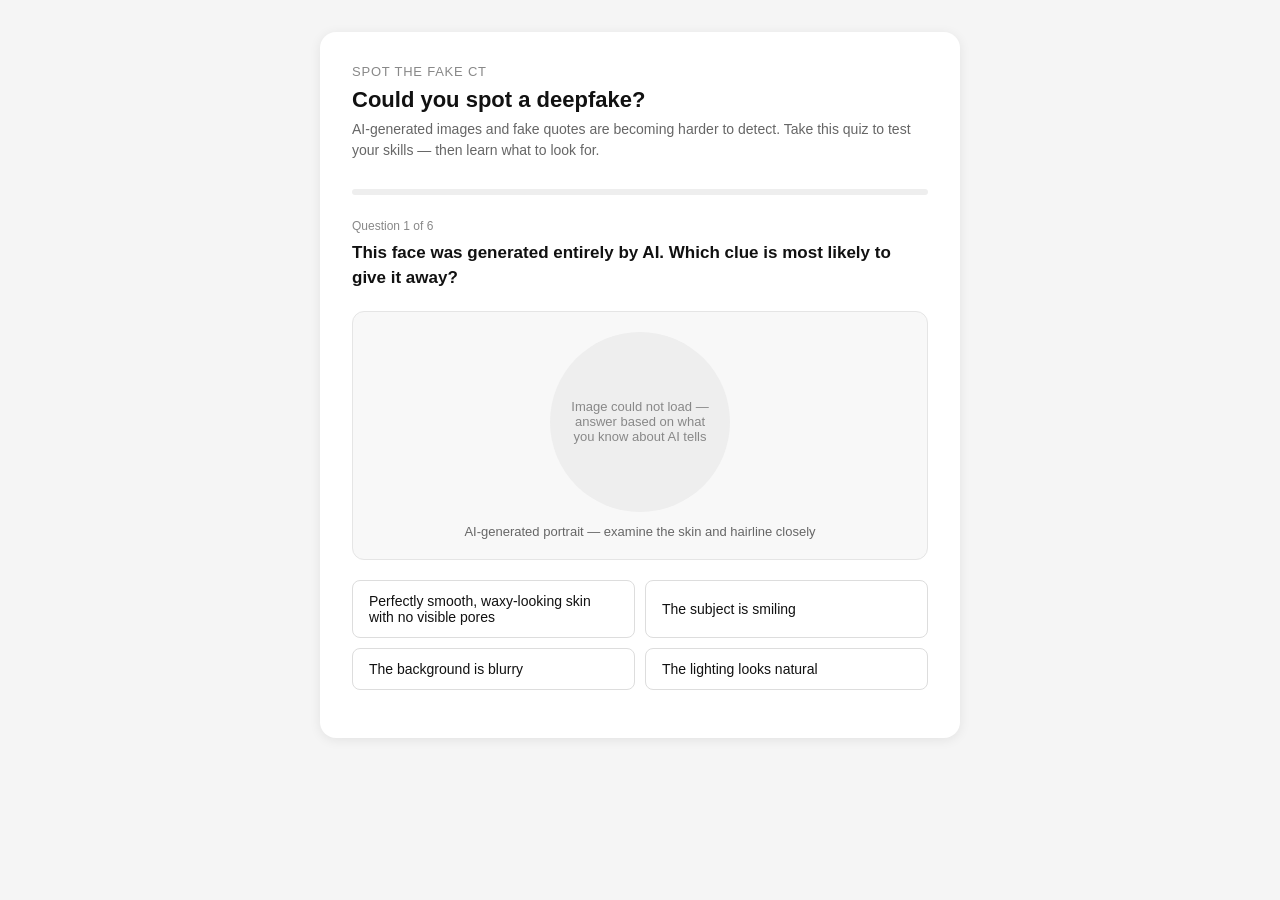
==== index.html @ f31a23c4 "working?" ====
<!DOCTYPE html>
<html lang="en">
<head>
<meta charset="UTF-8">
<meta name="viewport" content="width=device-width, initial-scale=1.0">
<title>Spot the Fake — CT Deepfake Quiz</title>
<link rel="stylesheet" href="styles.css">
</head>
<body>
<div class="container">
  <div class="site-title">Spot the Fake CT</div>
  <h1>Could you spot a deepfake?</h1>
  <p class="subtitle">AI-generated images and fake quotes are becoming harder to detect. Take this quiz to test your skills — then learn what to look for.</p>
  <div id="quiz-area"></div>
</div>

<script>
const images = [
  { url: "https://drive.google.com/uc?export=view&id=1uFwKkFohDWmwOj3KNoVSXVC7B83Loaa6", label: "AI-generated portrait — examine the skin and hairline closely" },
  { url: "https://drive.google.com/uc?export=view&id=1GMtOaD8f2H41buVWa6Xix0mhihzfmh0-", label: "AI-generated portrait — look at the edges of the face and hair" },
  { url: "https://drive.google.com/uc?export=view&id=1AJURjVrjFxi5kOaS4NDzrGGqrrGaajcj", label: "AI-generated portrait — pay attention to the background details" }
];

const questions = [
  {
    type: "image", imgIndex: 0,
    prompt: "This face was generated entirely by AI. Which clue is most likely to give it away?",
    choices: ["Perfectly smooth, waxy-looking skin with no visible pores", "The subject is smiling", "The background is blurry", "The lighting looks natural"],
    correct: 0,
    feedback: "AI-generated faces often have unnaturally smooth skin with no visible pores or blemishes. Real human skin has texture, imperfections, and variation — AI struggles to replicate this convincingly."
  },
  {
    type: "headline",
    prompt: "One of these headlines is AI-generated fake news. Which one?",
    headlines: [
      { source: "CT Mirror", text: "Connecticut Senate passes AI bill criminalizing deepfake revenge porn in 24-12 vote" },
      { source: "Hartford Courant", text: "Gov. Lamont signs executive order banning all social media platforms from Connecticut schools" }
    ],
    choices: ["CT Mirror headline", "Hartford Courant headline"],
    correct: 1,
    feedback: "The CT Mirror headline is real — Connecticut's Senate did pass that AI bill in 2024. The Courant headline is fabricated. Notice the sweeping language ('all social media', 'banning') — a common pattern in AI-generated political fake news."
  },
  {
    type: "image", imgIndex: 1,
    prompt: "AI image generators frequently fail at a specific part of the face. What should you examine here?",
    choices: ["The ears look too small", "Hair strands blend unnaturally into the background or skin", "The eyes are too far apart", "The face is too symmetrical"],
    correct: 1,
    feedback: "AI generators frequently struggle with hair — especially where it meets skin or a background. Strands may blur, merge, or disappear entirely. This is one of the most reliable tells in AI-generated portraits."
  },
  {
    type: "headline",
    prompt: "Which of these quotes is AI-fabricated?",
    headlines: [
      { source: "CT Senate debate, 2024", text: "Sen. Saud Anwar (South Windsor): 'Not doing a bill on AI would be malpractice on the part of the legislative body.'" },
      { source: "Hartford Courant", text: "Gov. Lamont: 'Connecticut will lead the nation in AI regulation — we have a moral obligation to act first and act boldly.'" }
    ],
    choices: ["Sen. Anwar quote", "Gov. Lamont quote"],
    correct: 1,
    feedback: "Sen. Anwar's quote is real and on record from the 2024 CT Senate AI debate. The Lamont quote is fabricated — in reality Lamont repeatedly opposed aggressive AI regulation. AI fakes often use confident, sweeping language that sounds plausible but doesn't match a person's actual record."
  },
  {
    type: "image", imgIndex: 2,
    prompt: "All images in this quiz were AI-generated. What is the most common tell in AI background details?",
    choices: ["Backgrounds are always black", "Background details become warped, blurry, or structurally impossible", "Backgrounds are too colorful", "Backgrounds always show outdoor scenes"],
    correct: 1,
    feedback: "AI struggles with structural coherence in backgrounds — walls may warp, objects repeat strangely, or architecture becomes impossible. When something in the background looks off without a clear reason, that's a strong signal the image may be AI-generated."
  },
  {
    type: "headline",
    prompt: "A reporter shared this story on social media. Is it real or AI-generated?",
    headlines: [
      { source: "Cody Enterprise, Wyoming, 2024", text: "Governor's office: 'We have no record of that statement — it was never made.'" }
    ],
    choices: ["Real published denial", "AI-generated fake content"],
    correct: 0,
    feedback: "This is real. After reporter Aaron Pelczar used AI to fabricate a quote from Wyoming's governor in 2024, the governor's office issued exactly this denial after a competing journalist called to verify. The fake AI quote had passed through multiple human editors undetected — illustrating how convincing AI-generated content has become."
  }
];

let current = 0, score = 0, answered = false;

function render() {
  const q = questions[current];
  const pct = (current / questions.length) * 100;
  let html = `
    <div class="progress-bg"><div class="progress-fill" style="width:${pct}%"></div></div>
    <div class="q-label">Question ${current + 1} of ${questions.length}</div>
    <div class="q-text">${q.prompt}</div>
  `;
  if (q.type === "image") {
    const img = images[q.imgIndex];
    html += `<div class="image-box">
      <img src="${img.url}" alt="AI generated portrait" onerror="this.style.display='none';this.nextElementSibling.style.display='flex'"/>
      <div class="img-error" style="display:none">Image could not load — answer based on what you know about AI tells</div>
      <div class="img-label">${img.label}</div>
    </div>`;
  } else {
    html += `<div class="headline-box">`;
    q.headlines.forEach(h => {
      html += `<div><div class="headline-source">${h.source}</div><div class="headline-main">"${h.text}"</div></div>`;
    });
    html += `</div>`;
  }
  html += `<div class="choice-grid">`;
  q.choices.forEach((c, i) => {
    html += `<button class="choice-btn" onclick="pick(${i})">${c}</button>`;
  });
  html += `</div><div id="fb"></div>`;
  document.getElementById('quiz-area').innerHTML = html;
}

function pick(i) {
  if (answered) return;
  answered = true;
  const q = questions[current];
  document.querySelectorAll('.choice-btn').forEach((b, idx) => {
    b.onclick = null;
    if (idx === q.correct) b.className = 'choice-btn reveal';
    if (idx === i && i !== q.correct) b.className = 'choice-btn wrong';
    if (idx === i && i === q.correct) b.className = 'choice-btn correct';
  });
  if (i === q.correct) score++;
  document.getElementById('fb').innerHTML = `
    <div class="feedback ${i === q.correct ? 'correct' : 'wrong'}">
      <strong>${i === q.correct ? 'Correct.' : 'Not quite.'}</strong> ${q.feedback}
    </div>
    <button class="next-btn" onclick="next()">${current < questions.length - 1 ? 'Next question' : 'See results'}</button>
  `;
}

function next() {
  current++; answered = false;
  if (current < questions.length) render(); else results();
}

function results() {
  const p = Math.round((score / questions.length) * 100);
  let v, s;
  if (p >= 80) { v = "Strong result — but don't get overconfident."; s = "You spotted most of the fakes. But deepfake technology improves daily, and even trained experts are regularly fooled. The tells you learned today may not apply to next year's models."; }
  else if (p >= 50) { v = "About average — and that's the problem."; s = "Most Connecticut residents score similarly. When roughly half of AI-generated content fools us, that's not a personal failure — it's a systemic crisis that requires regulatory solutions, not just individual vigilance."; }
  else { v = "Difficult, right? That's exactly the point."; s = "You're not alone. Deepfakes are designed to be indistinguishable from reality. The difficulty you experienced is why researchers, journalists, and lawmakers argue that individual detection alone is not enough."; }

  document.getElementById('quiz-area').innerHTML = `
    <div class="score-screen">
      <div class="score-num">${score}/${questions.length}</div>
      <div class="score-label">You scored ${p}%</div>
      <div class="verdict">${v}</div>
      <div class="verdict-sub">${s}</div>
    </div>
    <div class="signs-section">
      <div class="signs-title">Warning signs to look for in AI-generated content</div>
      <div class="sign-item"><div class="sign-dot"></div><div class="sign-text"><strong>Skin:</strong> unnaturally smooth, waxy, or pore-free texture</div></div>
      <div class="sign-item"><div class="sign-dot"></div><div class="sign-text"><strong>Hair:</strong> strands that blur, merge, or disappear at the edges</div></div>
      <div class="sign-item"><div class="sign-dot"></div><div class="sign-text"><strong>Hands:</strong> wrong number of fingers, fused joints, or impossible bends</div></div>
      <div class="sign-item"><div class="sign-dot"></div><div class="sign-text"><strong>Eyes:</strong> reflections that don't match, or a glassy unfocused look</div></div>
      <div class="sign-item"><div class="sign-dot"></div><div class="sign-text"><strong>Background:</strong> warped structures, repeated objects, or impossible architecture</div></div>
      <div class="sign-item"><div class="sign-dot"></div><div class="sign-text"><strong>Language:</strong> AI fake quotes often sound sweeping, confident, and too perfectly phrased</div></div>
      <div class="sign-item"><div class="sign-dot"></div><div class="sign-text"><strong>Source:</strong> always verify quotes and claims with a second source before sharing</div></div>
    </div>
    <div class="reg-box">
      Connecticut passed a law in 2025 criminalizing deepfake revenge porn — but broader regulation of AI-generated political content and fake news remains unresolved. State Sen. Saud Anwar of South Windsor warned that failing to act on AI would be "malpractice." As deepfakes become more convincing, the question is no longer whether individuals can spot them — it's whether our laws can keep up.
    </div>
    <div style="text-align:center"><button class="restart-btn" onclick="restart()">Try again</button></div>
  `;
}

function restart() { current = 0; score = 0; answered = false; render(); }
render();
</script>
</body>
</html>
---- styles.css ----
* {
  box-sizing: border-box;
  margin: 0;
  padding: 0;
}

body {
  font-family: -apple-system, BlinkMacSystemFont, 'Segoe UI', sans-serif;
  background: #f5f5f5;
  min-height: 100vh;
  display: flex;
  align-items: flex-start;
  justify-content: center;
  padding: 2rem 1rem;
}

.container {
  background: #fff;
  border-radius: 16px;
  padding: 2rem;
  max-width: 640px;
  width: 100%;
  box-shadow: 0 2px 12px rgba(0,0,0,0.08);
}

.site-title {
  font-size: 13px;
  color: #888;
  margin-bottom: 0.5rem;
  text-transform: uppercase;
  letter-spacing: 0.06em;
}

h1 {
  font-size: 22px;
  font-weight: 600;
  color: #111;
  margin-bottom: 0.4rem;
}

.subtitle {
  font-size: 14px;
  color: #666;
  margin-bottom: 1.75rem;
  line-height: 1.5;
}

.progress-bg {
  background: #eee;
  border-radius: 4px;
  height: 6px;
  margin-bottom: 1.5rem;
}

.progress-fill {
  background: #2563eb;
  height: 6px;
  border-radius: 4px;
  transition: width 0.4s;
}

.q-label {
  font-size: 12px;
  color: #888;
  margin-bottom: 0.4rem;
}

.q-text {
  font-size: 17px;
  font-weight: 600;
  color: #111;
  margin-bottom: 1.25rem;
  line-height: 1.5;
}

.image-box {
  background: #f8f8f8;
  border: 1px solid #e5e5e5;
  border-radius: 12px;
  padding: 1.25rem;
  margin-bottom: 1.25rem;
  text-align: center;
}

.image-box img {
  width: 180px;
  height: 180px;
  object-fit: cover;
  border-radius: 50%;
  border: 1px solid #ddd;
  display: block;
  margin: 0 auto;
}

.img-error {
  width: 180px;
  height: 180px;
  border-radius: 50%;
  background: #eee;
  display: flex;
  align-items: center;
  justify-content: center;
  margin: 0 auto;
  font-size: 13px;
  color: #888;
  text-align: center;
  padding: 1rem;
}

.img-label {
  font-size: 13px;
  color: #666;
  margin-top: 0.75rem;
}

.headline-box {
  background: #fff;
  border: 1px solid #e5e5e5;
  border-radius: 10px;
  padding: 1rem 1.25rem;
  margin-bottom: 1.25rem;
}

.headline-source {
  font-size: 11px;
  color: #aaa;
  margin-bottom: 0.3rem;
  text-transform: uppercase;
  letter-spacing: 0.05em;
}

.headline-main {
  font-size: 15px;
  font-weight: 600;
  color: #111;
  line-height: 1.4;
  margin-bottom: 0.75rem;
}

.choice-grid {
  display: grid;
  grid-template-columns: 1fr 1fr;
  gap: 10px;
  margin-bottom: 1rem;
}

.choice-btn {
  background: #fff;
  border: 1px solid #ddd;
  border-radius: 8px;
  padding: 0.75rem 1rem;
  font-size: 14px;
  color: #111;
  cursor: pointer;
  text-align: left;
  transition: background 0.15s;
  font-family: inherit;
}

.choice-btn:hover {
  background: #f5f5f5;
}

.choice-btn.correct {
  border-color: #16a34a;
  background: #f0fdf4;
  color: #15803d;
}

.choice-btn.wrong {
  border-color: #dc2626;
  background: #fef2f2;
  color: #b91c1c;
}

.choice-btn.reveal {
  border-color: #16a34a;
  background: #f0fdf4;
  color: #15803d;
}

.feedback {
  border-radius: 8px;
  padding: 0.75rem 1rem;
  font-size: 14px;
  margin-bottom: 1rem;
  line-height: 1.6;
}

.feedback.correct {
  background: #f0fdf4;
  color: #15803d;
  border: 1px solid #bbf7d0;
}

.feedback.wrong {
  background: #fef2f2;
  color: #b91c1c;
  border: 1px solid #fecaca;
}

.next-btn {
  background: #fff;
  border: 1px solid #ddd;
  border-radius: 8px;
  padding: 0.6rem 1.25rem;
  font-size: 14px;
  color: #111;
  cursor: pointer;
  font-family: inherit;
}

.next-btn:hover {
  background: #f5f5f5;
}

.score-screen {
  text-align: center;
  padding: 1.5rem 0;
}

.score-num {
  font-size: 52px;
  font-weight: 700;
  color: #111;
}

.score-label {
  font-size: 15px;
  color: #666;
  margin-bottom: 1.5rem;
}

.verdict {
  font-size: 18px;
  font-weight: 600;
  color: #111;
  margin-bottom: 0.75rem;
}

.verdict-sub {
  font-size: 14px;
  color: #555;
  line-height: 1.6;
  margin-bottom: 2rem;
  max-width: 480px;
  margin-left: auto;
  margin-right: auto;
}

.signs-section {
  text-align: left;
  background: #f8f8f8;
  border-radius: 12px;
  padding: 1.25rem;
  margin-bottom: 1.5rem;
}

.signs-title {
  font-size: 15px;
  font-weight: 600;
  color: #111;
  margin-bottom: 0.75rem;
}

.sign-item {
  display: flex;
  gap: 10px;
  margin-bottom: 0.6rem;
  align-items: flex-start;
}

.sign-dot {
  width: 8px;
  height: 8px;
  border-radius: 50%;
  background: #2563eb;
  margin-top: 6px;
  flex-shrink: 0;
}

.sign-text {
  font-size: 14px;
  color: #444;
  line-height: 1.5;
}

.reg-box {
  background: #fffbeb;
  border: 1px solid #fde68a;
  border-radius: 10px;
  padding: 1rem 1.25rem;
  font-size: 14px;
  color: #92400e;
  line-height: 1.6;
  margin-bottom: 1.5rem;
  text-align: left;
}

.restart-btn {
  background: #fff;
  border: 1px solid #ddd;
  border-radius: 8px;
  padding: 0.6rem 1.5rem;
  font-size: 14px;
  color: #111;
  cursor: pointer;
  font-family: inherit;
}

.restart-btn:hover {
  background: #f5f5f5;
}

@media (max-width: 480px) {
  .choice-grid {
    grid-template-columns: 1fr;
  }
}
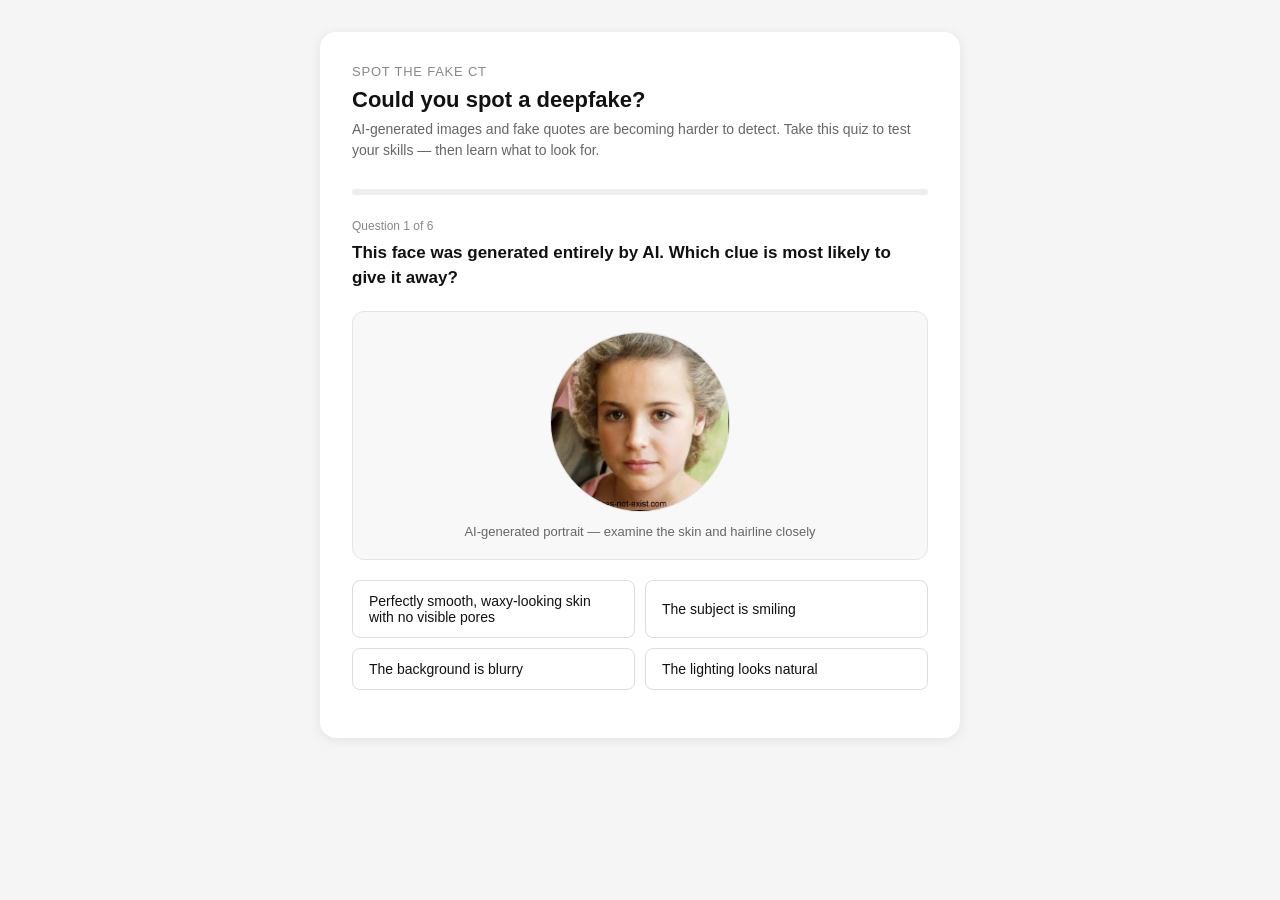
==== commit 66603a58: "now working on local host" ====
--- a/index.html
+++ b/index.html
@@ -16,9 +16,9 @@
 
 <script>
 const images = [
-  { url: "https://drive.google.com/uc?export=view&id=1uFwKkFohDWmwOj3KNoVSXVC7B83Loaa6", label: "AI-generated portrait — examine the skin and hairline closely" },
-  { url: "https://drive.google.com/uc?export=view&id=1GMtOaD8f2H41buVWa6Xix0mhihzfmh0-", label: "AI-generated portrait — look at the edges of the face and hair" },
-  { url: "https://drive.google.com/uc?export=view&id=1AJURjVrjFxi5kOaS4NDzrGGqrrGaajcj", label: "AI-generated portrait — pay attention to the background details" }
+  { url: "image1.png", label: "AI-generated portrait — examine the skin and hairline closely" },
+  { url: "image2.png", label: "AI-generated portrait — look at the edges of the face and hair" },
+  { url: "image3.png", label: "AI-generated portrait — pay attention to the background details" }
 ];
 
 const questions = [
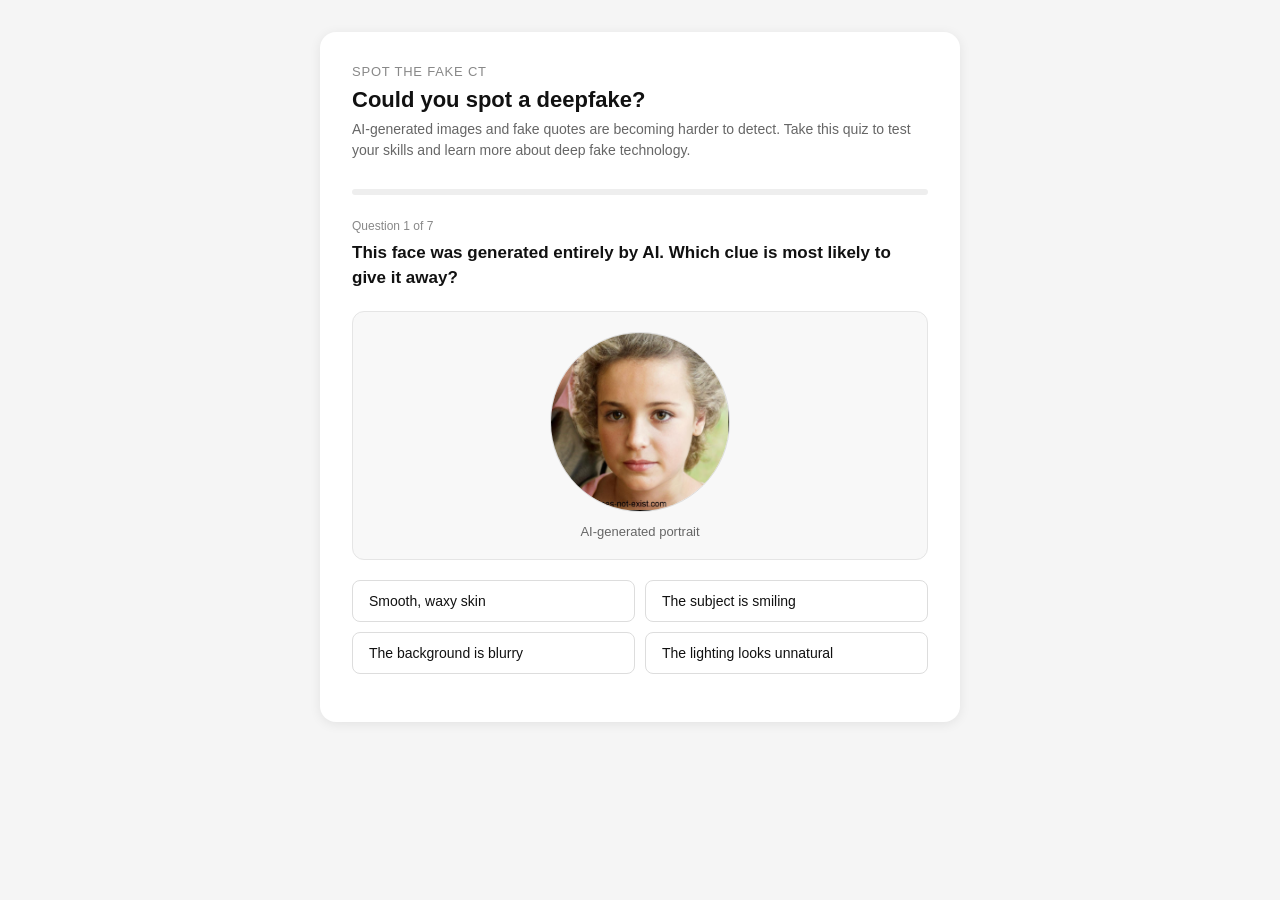
==== commit f49e2000: "added replay mode" ====
--- a/index.html
+++ b/index.html
@@ -3,31 +3,31 @@
 <head>
 <meta charset="UTF-8">
 <meta name="viewport" content="width=device-width, initial-scale=1.0">
-<title>Spot the Fake — CT Deepfake Quiz</title>
+<title>Spot the Fake, CT Deepfake Quiz</title>
 <link rel="stylesheet" href="styles.css">
 </head>
 <body>
 <div class="container">
   <div class="site-title">Spot the Fake CT</div>
   <h1>Could you spot a deepfake?</h1>
-  <p class="subtitle">AI-generated images and fake quotes are becoming harder to detect. Take this quiz to test your skills — then learn what to look for.</p>
+  <p class="subtitle">AI-generated images and fake quotes are becoming harder to detect. Take this quiz to test your skills and learn more about deep fake technology.</p>
   <div id="quiz-area"></div>
 </div>
 
 <script>
 const images = [
-  { url: "image1.png", label: "AI-generated portrait — examine the skin and hairline closely" },
-  { url: "image2.png", label: "AI-generated portrait — look at the edges of the face and hair" },
-  { url: "image3.png", label: "AI-generated portrait — pay attention to the background details" }
+  { url: "image1.png", label: "AI-generated portrait" },
+  { url: "image2.png", label: "AI-generated portrait" },
+  { url: "image3.png", label: "AI-generated portrait" }
 ];
 
 const questions = [
   {
     type: "image", imgIndex: 0,
     prompt: "This face was generated entirely by AI. Which clue is most likely to give it away?",
-    choices: ["Perfectly smooth, waxy-looking skin with no visible pores", "The subject is smiling", "The background is blurry", "The lighting looks natural"],
+    choices: ["Smooth, waxy skin", "The subject is smiling", "The background is blurry", "The lighting looks unnatural"],
     correct: 0,
-    feedback: "AI-generated faces often have unnaturally smooth skin with no visible pores or blemishes. Real human skin has texture, imperfections, and variation — AI struggles to replicate this convincingly."
+    feedback: "AI-generated faces often have unnaturally smooth skin without any blemishes. Real human skin has texture, imperfections, and variation, AI tends to struggle with these slight variations making it a striking tell."
   },
   {
     type: "headline",
@@ -38,14 +38,14 @@
     ],
     choices: ["CT Mirror headline", "Hartford Courant headline"],
     correct: 1,
-    feedback: "The CT Mirror headline is real — Connecticut's Senate did pass that AI bill in 2024. The Courant headline is fabricated. Notice the sweeping language ('all social media', 'banning') — a common pattern in AI-generated political fake news."
+    feedback: "The CT Mirror headline is real, Connecticut's Senate did pass that AI bill in 2024. The Courant headline is fake, the tell for this being the sweeping language used."
   },
   {
     type: "image", imgIndex: 1,
-    prompt: "AI image generators frequently fail at a specific part of the face. What should you examine here?",
-    choices: ["The ears look too small", "Hair strands blend unnaturally into the background or skin", "The eyes are too far apart", "The face is too symmetrical"],
-    correct: 1,
-    feedback: "AI generators frequently struggle with hair — especially where it meets skin or a background. Strands may blur, merge, or disappear entirely. This is one of the most reliable tells in AI-generated portraits."
+    prompt: "AI image generators frequently fail at a specific part of the face, which part gives it away?",
+    choices: ["The ears look too small", "Hair strands blend unnaturally", "The eyes are too far apart", "The face is too symmetrical"],
+    correct: 1,
+    feedback: "AI generators tend to have trouble with hair with hair typically blending into the background or into the skin."
   },
   {
     type: "headline",
@@ -56,14 +56,14 @@
     ],
     choices: ["Sen. Anwar quote", "Gov. Lamont quote"],
     correct: 1,
-    feedback: "Sen. Anwar's quote is real and on record from the 2024 CT Senate AI debate. The Lamont quote is fabricated — in reality Lamont repeatedly opposed aggressive AI regulation. AI fakes often use confident, sweeping language that sounds plausible but doesn't match a person's actual record."
+    feedback: "Sen. Anwar's quote is real and on record from the 2024 CT Senate AI debate. The Lamont quote is fabricated. The tells here are once again the sweeping language and if searched there is no record of the quote anywhere."
   },
   {
     type: "image", imgIndex: 2,
     prompt: "All images in this quiz were AI-generated. What is the most common tell in AI background details?",
-    choices: ["Backgrounds are always black", "Background details become warped, blurry, or structurally impossible", "Backgrounds are too colorful", "Backgrounds always show outdoor scenes"],
-    correct: 1,
-    feedback: "AI struggles with structural coherence in backgrounds — walls may warp, objects repeat strangely, or architecture becomes impossible. When something in the background looks off without a clear reason, that's a strong signal the image may be AI-generated."
+    choices: ["Backgrounds are always black", "Background details become warped", "Backgrounds are too colorful", "Backgrounds always show outdoor scenes"],
+    correct: 1,
+    feedback: "AI struggles with background structure details may become warped and make no logical sense."
   },
   {
     type: "headline",
@@ -73,11 +73,141 @@
     ],
     choices: ["Real published denial", "AI-generated fake content"],
     correct: 0,
-    feedback: "This is real. After reporter Aaron Pelczar used AI to fabricate a quote from Wyoming's governor in 2024, the governor's office issued exactly this denial after a competing journalist called to verify. The fake AI quote had passed through multiple human editors undetected — illustrating how convincing AI-generated content has become."
+    feedback: "This is real. After reporter Aaron Pelczar used AI to fabricate a quote from Wyoming's governor in 2024. This went completly unnoticed until a competing journalist called the office to check with the governor."
+  },
+  {
+  type: "audio",
+  prompt: "Listen to the first 5 seconds of this clip. Is this Joe Biden's real voice, or an AI voice clone?",
+  audioUrl: "https://www.youtube.com/embed/j-8kSh-Q9Mc",
+  choices: ["Real voice", "AI voice clone"],
+  correct: 1,
+  feedback: "This is the 2024 Biden robo call that fooled many voters in New Hampshire.."
+},
+];
+
+
+let current = 0, score = 0, answered = false;
+
+const replayQuestions = [
+  {
+    prompt: "One of these three images is a real photograph. The other two are AI-generated. Which is real?",
+    images: [
+      { url: "image4.png", label: "Image A" },
+      { url: "real1.png", label: "Image B" },
+      { url: "image6.png", label: "Image C" }
+    ],
+    correct: 1,
+    feedback: "Image B is the real photograph."
+  },
+  {
+    prompt: "One of these three images is a real photograph. The other two are AI-generated. Which is real?",
+    images: [
+      { url: "image9.png", label: "Image A" },
+      { url: "image10.png", label: "Image B" },
+      { url: "real2.png", label: "Image C" }
+    ],
+    correct: 2,
+    feedback: "Image C is the real photograph."
+  },
+  {
+    prompt: "One of these three images is a real photograph. The other two are AI-generated. Which is real?",
+    images: [
+      { url: "real3.png", label: "Image A" },
+      { url: "image11.png", label: "Image B" },
+      { url: "image1.png", label: "Image C" }
+    ],
+    correct: 0,
+    feedback: "Image A is the AI photo."
   }
 ];
 
-let current = 0, score = 0, answered = false;
+let replayMode = false;
+let replayCurrent = 0;
+let replayScore = 0;
+let replayAnswered = false;
+
+function startReplay() {
+  replayMode = true;
+  replayCurrent = 0;
+  replayScore = 0;
+  replayAnswered = false;
+  renderReplay();
+}
+
+function renderReplay() {
+  const q = replayQuestions[replayCurrent];
+  const pct = (replayCurrent / replayQuestions.length) * 100;
+  let html = `
+    <div class="progress-bg"><div class="progress-fill" style="width:${pct}%"></div></div>
+    <div class="q-label">Replay Mode — Round ${replayCurrent + 1} of ${replayQuestions.length}</div>
+    <div class="q-text">${q.prompt}</div>
+    <div class="replay-image-grid">
+  `;
+  q.images.forEach((img, i) => {
+    html += `
+      <div class="replay-img-card" id="rcard-${i}">
+        <img src="${img.url}" alt="${img.label}" onerror="this.style.display='none'"/>
+        <div class="replay-img-label">${img.label}</div>
+        <button class="replay-pick-btn" onclick="replayPick(${i})">This one</button>
+      </div>
+    `;
+  });
+  html += `</div><div id="rfb"></div>`;
+  document.getElementById('quiz-area').innerHTML = html;
+}
+
+function replayPick(i) {
+  if (replayAnswered) return;
+  replayAnswered = true;
+  const q = replayQuestions[replayCurrent];
+  const correct = i === q.correct;
+  if (correct) replayScore++;
+
+  q.images.forEach((_, idx) => {
+    const card = document.getElementById(`rcard-${idx}`);
+    const btn = card.querySelector('.replay-pick-btn');
+    btn.onclick = null;
+    if (idx === q.correct) {
+      card.classList.add('replay-correct');
+      btn.textContent = '✓ Real photo';
+    } else if (idx === i) {
+      card.classList.add('replay-wrong');
+      btn.textContent = '✗ AI-generated';
+    } else {
+      card.classList.add('replay-wrong');
+      btn.textContent = 'AI-generated';
+    }
+  });
+
+  document.getElementById('rfb').innerHTML = `
+    <div class="feedback ${correct ? 'correct' : 'wrong'}">
+      <strong>${correct ? 'Correct!' : 'Not quite.'}</strong> ${q.feedback}
+    </div>
+    <button class="next-btn" onclick="replayNext()">${replayCurrent < replayQuestions.length - 1 ? 'Next round' : 'See results'}</button>
+  `;
+}
+
+function replayNext() {
+  replayCurrent++;
+  replayAnswered = false;
+  if (replayCurrent < replayQuestions.length) renderReplay(); else replayResults();
+}
+
+function replayResults() {
+  const p = Math.round((replayScore / replayQuestions.length) * 100);
+  document.getElementById('quiz-area').innerHTML = `
+    <div class="score-screen">
+      <div class="score-num">${replayScore}/${replayQuestions.length}</div>
+      <div class="score-label">Replay Mode — You scored ${p}%</div>
+      <div class="verdict">${p === 100 ? 'Perfect eye.' : ''}</div>
+      <div class="verdict-sub">${p === 100 ? 'You correctly identified every real photograph. The tells will only get subtler as AI improves.' : 'AI images are designed to fool you.'}</div>
+    </div>
+    <div style="text-align:center;margin-top:1.5rem;display:flex;gap:10px;justify-content:center">
+      <button class="restart-btn" onclick="startReplay()">Replay again</button>
+      <button class="restart-btn" onclick="restart()">Back to main quiz</button>
+    </div>
+  `;
+}
 
 function render() {
   const q = questions[current];
@@ -91,10 +221,17 @@
     const img = images[q.imgIndex];
     html += `<div class="image-box">
       <img src="${img.url}" alt="AI generated portrait" onerror="this.style.display='none';this.nextElementSibling.style.display='flex'"/>
-      <div class="img-error" style="display:none">Image could not load — answer based on what you know about AI tells</div>
+      <div class="img-error" style="display:none">Image could not load</div>
       <div class="img-label">${img.label}</div>
     </div>`;
-  } else {
+  } 
+  else if (q.type === "audio") {
+  html += `<div class="audio-box">
+    <div class="audio-label">🔊 Listen to the first 5 seconds only, then answer below.</div>
+    <iframe width="100%" height="200" src="${q.audioUrl}" frameborder="0" allowfullscreen style="border-radius:8px;margin-top:0.5rem"></iframe>
+  </div>`;
+} 
+  else {
     html += `<div class="headline-box">`;
     q.headlines.forEach(h => {
       html += `<div><div class="headline-source">${h.source}</div><div class="headline-main">"${h.text}"</div></div>`;
@@ -136,9 +273,9 @@
 function results() {
   const p = Math.round((score / questions.length) * 100);
   let v, s;
-  if (p >= 80) { v = "Strong result — but don't get overconfident."; s = "You spotted most of the fakes. But deepfake technology improves daily, and even trained experts are regularly fooled. The tells you learned today may not apply to next year's models."; }
-  else if (p >= 50) { v = "About average — and that's the problem."; s = "Most Connecticut residents score similarly. When roughly half of AI-generated content fools us, that's not a personal failure — it's a systemic crisis that requires regulatory solutions, not just individual vigilance."; }
-  else { v = "Difficult, right? That's exactly the point."; s = "You're not alone. Deepfakes are designed to be indistinguishable from reality. The difficulty you experienced is why researchers, journalists, and lawmakers argue that individual detection alone is not enough."; }
+  if (p >= 80) { v = "Strong result"; s = "You spotted most of the fakes, but as deepfake technology gets stronger it will only get more difficult to tell the difference"; }
+  else if (p >= 50) { v = "About average, and that's the problem."; s = "AI technology is very convincing and that's not a personal failure it shows the necessity for companies to give transparency on what is fake and what isn't"; }
+  else { v = "Difficult, right?"; s = "Deepfakes are designed to be very close to reality. The difficulty you experienced is why transparency is necessary it is simply not enough to train our eyes."; }
 
   document.getElementById('quiz-area').innerHTML = `
     <div class="score-screen">
@@ -157,10 +294,10 @@
       <div class="sign-item"><div class="sign-dot"></div><div class="sign-text"><strong>Language:</strong> AI fake quotes often sound sweeping, confident, and too perfectly phrased</div></div>
       <div class="sign-item"><div class="sign-dot"></div><div class="sign-text"><strong>Source:</strong> always verify quotes and claims with a second source before sharing</div></div>
     </div>
-    <div class="reg-box">
-      Connecticut passed a law in 2025 criminalizing deepfake revenge porn — but broader regulation of AI-generated political content and fake news remains unresolved. State Sen. Saud Anwar of South Windsor warned that failing to act on AI would be "malpractice." As deepfakes become more convincing, the question is no longer whether individuals can spot them — it's whether our laws can keep up.
-    </div>
-    <div style="text-align:center"><button class="restart-btn" onclick="restart()">Try again</button></div>
+    <div style="text-align:center;margin-top:1.5rem;display:flex;gap:10px;justify-content:center">
+      <button class="restart-btn" onclick="restart()">Try again</button>
+      <button class="restart-btn" onclick="startReplay()">Replay mode, spot the real phot</button>
+    </div>
   `;
 }
 
--- a/styles.css
+++ b/styles.css
@@ -312,8 +312,72 @@
   background: #f5f5f5;
 }
 
+.audio-box {
+  background: #f8f8f8;
+  border: 1px solid #e5e5e5;
+  border-radius: 12px;
+  padding: 1.25rem;
+  margin-bottom: 1.25rem;
+}
+
+.audio-label {
+  font-size: 13px;
+  color: #555;
+  margin-bottom: 0.75rem;
+  font-weight: 500;
+}
+
+.replay-image-grid {
+  display: grid;
+  grid-template-columns: repeat(3, 1fr);
+  gap: 12px;
+  margin-bottom: 1.25rem;
+}
+
+.replay-img-card {
+  border: 1.5px solid #e5e5e5;
+  border-radius: 12px;
+  padding: 0.75rem;
+  text-align: center;
+  background: #f8f8f8;
+  transition: border-color 0.2s;
+}
+
+.replay-img-card img {
+  width: 100%;
+  aspect-ratio: 1;
+  object-fit: cover;
+  border-radius: 8px;
+  display: block;
+  margin-bottom: 0.5rem;
+}
+
+.replay-img-label {
+  font-size: 12px;
+  color: #666;
+  margin-bottom: 0.5rem;
+}
+
+.replay-pick-btn {
+  background: #fff;
+  border: 1px solid #ddd;
+  border-radius: 6px;
+  padding: 0.4rem 0.75rem;
+  font-size: 13px;
+  cursor: pointer;
+  font-family: inherit;
+  width: 100%;
+}
+
+.replay-pick-btn:hover { background: #f0f0f0; }
+.replay-img-card.replay-correct { border-color: #16a34a; background: #f0fdf4; }
+.replay-img-card.replay-wrong { border-color: #dc2626; background: #fef2f2; }
+
 @media (max-width: 480px) {
   .choice-grid {
     grid-template-columns: 1fr;
   }
+  .replay-image-grid {
+    grid-template-columns: 1fr;
+  }
 }
